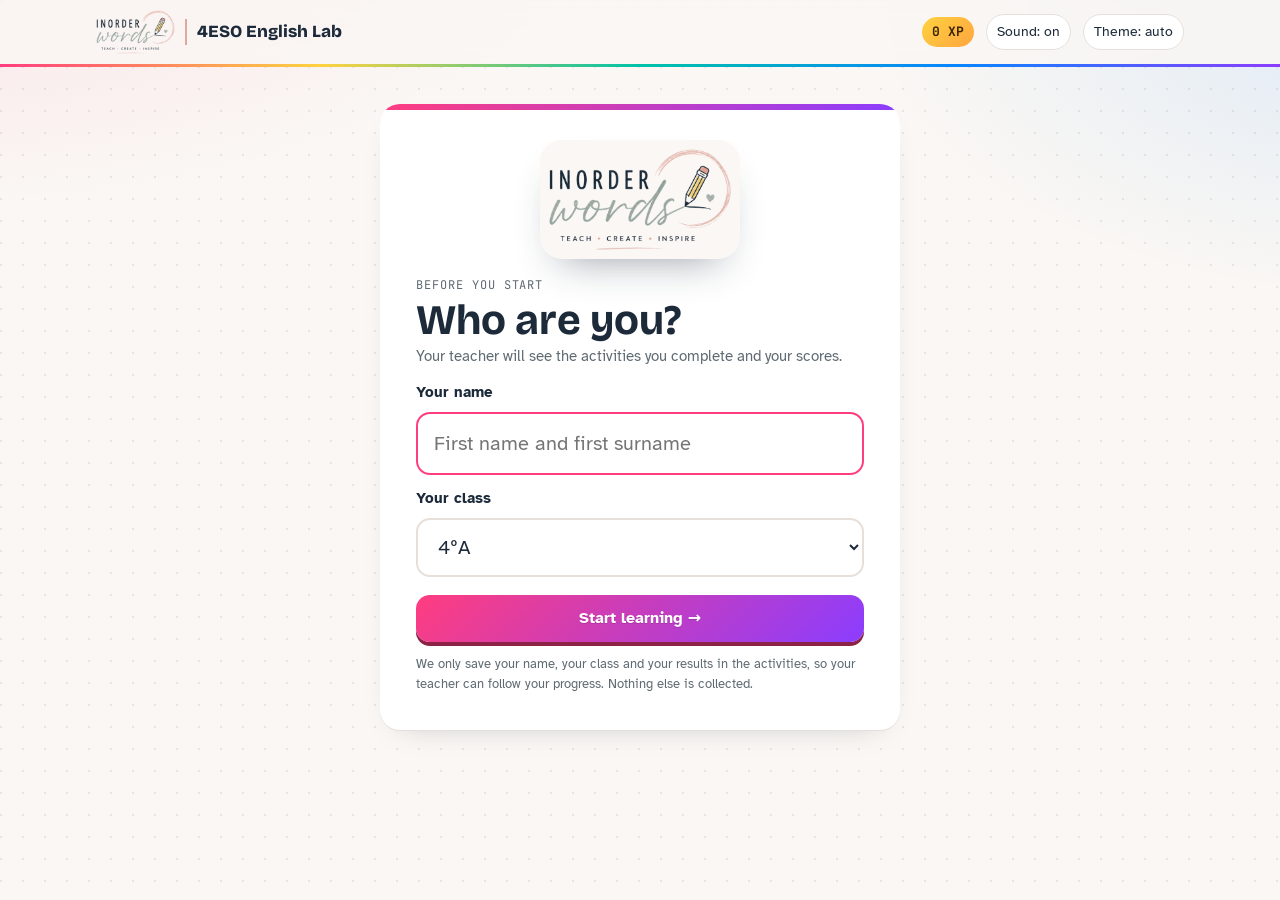
==== site/index.html @ 6dd91ea7 "4ESO English Lab: web, contenido y registro Presentaciones temáticas, práctica de vocabulario, ejerc" ====
<!doctype html>
<html lang="en">
<head>
<meta charset="utf-8">
<meta name="viewport" content="width=device-width, initial-scale=1, viewport-fit=cover">
<title>4ESO English Lab</title>
<meta name="description" content="Grammar presentations, vocabulary practice, exercises and worksheets for 4º ESO English, unit by unit.">
<meta name="claude:viewport-fit-sides" content="cover">
<link rel="preconnect" href="https://fonts.googleapis.com">
<link rel="preconnect" href="https://fonts.gstatic.com" crossorigin>
<link rel="stylesheet" href="https://fonts.googleapis.com/css2?family=Atkinson+Hyperlegible:ital,wght@0,400;0,700;1,400&family=Bricolage+Grotesque:opsz,wght@12..96,600;12..96,800&family=JetBrains+Mono:wght@400;700&display=swap">
<link rel="stylesheet" href="https://fonts.googleapis.com/css2?family=Caveat:wght@600;700&family=Fredoka:wght@500;700&family=Bebas+Neue&family=Courier+Prime:wght@400;700&family=Stardos+Stencil:wght@700&family=Playfair+Display:wght@700;900&family=Orbitron:wght@600;800&family=Press+Start+2P&family=Space+Grotesk:wght@500;700&display=swap">
<link rel="stylesheet" href="css/style.css?v=12">
<link rel="stylesheet" href="css/vivid.css?v=12">
<link rel="stylesheet" href="css/themes.css?v=12">
</head>
<body>
<header class="top">
  <div class="wrap">
    <a class="brand" href="#/" aria-label="In Order Words – 4ESO English Lab home"><img class="logo" src="img/logo-sm.png" alt="In Order Words – Teach · Create · Inspire" width="86" height="48"><span class="brand-text">4ESO English Lab</span></a>
    <span class="top-spacer"></span>
    <button class="icon-btn who" id="who" type="button" title="Change student" hidden></button>
    <span class="xp-chip" id="xp" title="Your experience points">0 XP</span>
    <button class="icon-btn" id="sound" type="button" title="Sound effects on/off">Sound: on</button>
    <button class="icon-btn" id="theme" type="button" title="Change colour theme">Theme</button>
  </div>
</header>
<main id="app"></main>
<script src="js/config.js?v=12"></script>
<script src="js/data.js?v=12"></script>
<script src="js/app.js?v=12"></script>
</body>
</html>
---- site/css/style.css ----
/* Layout: a course "notebook" — home grid of unit tiles, each unit a coloured band
   with grammar + vocabulary columns; practice and slides take the full screen. */
:root {
  --paper: #faf7f4;       /* warm cream from the In Order Words logo */
  --card: #ffffff;
  --ink: #1c2a3a;         /* logo navy */
  --muted: #5f6b72;
  --line: #e6dfda;
  --soft: #f1ebe6;
  --sage: #8fa395;        /* logo "words" green */
  --blush: #e0a99f;       /* logo circle pink */
  --good: #1f8f4e;
  --good-bg: #dff5e7;
  --bad: #c2362f;
  --bad-bg: #fbe3e1;
  --u: #e0533d;           /* set per unit */
  --u-ink: #ffffff;
  --display: "Bricolage Grotesque", "Avenir Next", "Segoe UI", system-ui, sans-serif;
  --body: "Atkinson Hyperlegible", "Segoe UI", system-ui, -apple-system, sans-serif;
  --mono: "JetBrains Mono", ui-monospace, "SF Mono", Menlo, monospace;
  --r: 14px;
  color-scheme: light;
}
@media (prefers-color-scheme: dark) {
  :root:not([data-theme="light"]) {
    --paper: #141a22; --card: #1d2530; --ink: #f1ede9; --muted: #a9b2b0; --line: #2e3844;
    --soft: #252e3a; --good: #4fd187; --good-bg: #173726; --bad: #ff7a70; --bad-bg: #3d1d1c;
    color-scheme: dark;
  }
}
:root[data-theme="dark"] {
  --paper: #141a22; --card: #1d2530; --ink: #f1ede9; --muted: #a9b2b0; --line: #2e3844;
  --soft: #252e3a; --good: #4fd187; --good-bg: #173726; --bad: #ff7a70; --bad-bg: #3d1d1c;
  color-scheme: dark;
}

* { box-sizing: border-box; }
html, body { margin: 0; }
body {
  background: var(--paper); color: var(--ink); font-family: var(--body);
  font-size: 17px; line-height: 1.55; -webkit-font-smoothing: antialiased;
}
a { color: inherit; }
button { font: inherit; color: inherit; }
:focus-visible { outline: 3px solid var(--u); outline-offset: 2px; border-radius: 6px; }
h1, h2, h3 { font-family: var(--display); line-height: 1.1; text-wrap: balance; margin: 0; }
.wrap { max-width: 1120px; margin: 0 auto; padding-left: max(16px, env(safe-area-inset-left, 0px)); padding-right: max(16px, env(safe-area-inset-right, 0px)); }
.label { font-family: var(--mono); font-size: 12px; letter-spacing: .08em; text-transform: uppercase; color: var(--muted); }

/* top bar */
.top { position: sticky; top: env(safe-area-inset-top, 0px); z-index: 20; background: color-mix(in srgb, var(--paper) 88%, transparent); backdrop-filter: blur(10px); border-bottom: 1px solid var(--line); }
body::before { content: ""; position: fixed; inset: 0 0 auto; height: env(safe-area-inset-top, 0px); z-index: 10; background: var(--paper); }
.top .wrap { display: flex; align-items: center; gap: 12px; padding-block: 10px; }
.brand { display: flex; align-items: center; gap: 10px; text-decoration: none; font-family: var(--display); font-weight: 800; font-size: 19px; }
.logo { display: block; height: 44px; width: auto; border-radius: 8px; }
:root[data-theme="dark"] .logo, :root[data-theme="dark"] .logo-big { background: #faf7f4; padding: 3px 6px; }
@media (prefers-color-scheme: dark) { :root:not([data-theme="light"]) .logo, :root:not([data-theme="light"]) .logo-big { background: #faf7f4; padding: 3px 6px; } }
.brand-text { font-size: 17px; color: var(--ink); border-left: 2px solid var(--blush); padding-left: 10px; }
@media (max-width: 520px) { .brand-text { display: none; } }
.hero-grid { display: grid; grid-template-columns: 1fr auto; gap: 24px; align-items: center; }
@media (max-width: 760px) { .hero-grid { grid-template-columns: 1fr; } .logo-big { justify-self: start; } }
.logo-big { width: min(300px, 70vw); height: auto; border-radius: 16px; }
.foot-logo { height: 52px; width: auto; border-radius: 8px; }
footer.site .wrap { display: flex; align-items: center; gap: 16px; flex-wrap: wrap; }
.brand-mark { width: 30px; height: 30px; border-radius: 9px; display: grid; place-items: center; background: var(--ink); color: var(--paper); font-size: 14px; font-family: var(--mono); }
.top-spacer { flex: 1; }
.xp-chip { font-family: var(--mono); font-size: 13px; padding: 5px 10px; border-radius: 99px; background: var(--soft); white-space: nowrap; }
.icon-btn { border: 1px solid var(--line); background: var(--card); border-radius: 10px; padding: 6px 10px; cursor: pointer; font-size: 14px; }

/* home */
.hero { padding-block: 44px 28px; display: grid; gap: 14px; }
.hero h1 { font-size: clamp(34px, 6vw, 60px); font-weight: 800; letter-spacing: -.02em; max-width: 16ch; }
.hero p { margin: 0; color: var(--muted); max-width: 60ch; font-size: 18px; }
.howto { display: flex; flex-wrap: wrap; gap: 8px; margin-top: 6px; }
.howto span { font-size: 14px; padding: 6px 12px; border: 1px solid var(--line); border-radius: 99px; background: var(--card); }
.units { display: grid; grid-template-columns: repeat(auto-fill, minmax(250px, 1fr)); gap: 16px; padding-bottom: 60px; }
.unit-tile { position: relative; display: grid; grid-template-rows: auto 1fr auto; gap: 10px; text-decoration: none; background: var(--card); border: 1px solid var(--line); border-radius: var(--r); padding: 18px; overflow: hidden; transition: transform .15s, box-shadow .15s; min-height: 220px; }
.unit-tile:hover { transform: translateY(-3px); box-shadow: 0 10px 30px -12px color-mix(in srgb, var(--u) 50%, transparent); }
.unit-tile .num { font-family: var(--display); font-weight: 800; font-size: 64px; line-height: .9; color: var(--u); }
.unit-tile h2 { font-size: 24px; }
.unit-tile p { margin: 4px 0 0; color: var(--muted); font-size: 15px; }
.unit-tile ul { margin: 0; padding: 0; list-style: none; font-size: 14px; display: grid; gap: 2px; }
.unit-tile li::before { content: "▸ "; color: var(--u); }
.meter { height: 6px; background: var(--soft); border-radius: 9px; overflow: hidden; }
.meter i { display: block; height: 100%; background: var(--u); border-radius: 9px; }
.meter-row { display: grid; gap: 4px; font-size: 12px; color: var(--muted); font-family: var(--mono); }

/* unit page */
.band { background: var(--u); color: var(--u-ink); }
.band .wrap { padding-block: 30px 26px; display: grid; gap: 8px; }
.band a.back { color: inherit; opacity: .85; font-size: 14px; text-decoration: none; }
.band h1 { font-size: clamp(32px, 6vw, 56px); font-weight: 800; letter-spacing: -.02em; }
.band p { margin: 0; opacity: .92; max-width: 60ch; }
.band .label { color: inherit; opacity: .8; }
.unit-grid { display: grid; grid-template-columns: 1.25fr 1fr; gap: 22px; padding-block: 26px 60px; align-items: start; }
@media (max-width: 860px) { .unit-grid { grid-template-columns: 1fr; } }
.unit-grid > * { min-width: 0; }
.section-h { display: flex; align-items: baseline; justify-content: space-between; gap: 10px; margin: 0 0 12px; }
.section-h h2 { font-size: 26px; }
.panel { background: var(--card); border: 1px solid var(--line); border-radius: var(--r); padding: 20px; display: grid; gap: 14px; }
.panel + .panel { margin-top: 16px; }
.panel h3 { font-size: 22px; }
.panel .sub { color: var(--muted); margin: 2px 0 0; font-size: 15px; }
.row { display: flex; flex-wrap: wrap; gap: 8px; align-items: center; }
.btn { display: inline-flex; align-items: center; gap: 8px; border: 0; cursor: pointer; text-decoration: none; padding: 11px 18px; border-radius: 12px; font-weight: 700; font-size: 16px; background: var(--u); color: var(--u-ink); box-shadow: 0 3px 0 color-mix(in srgb, var(--u) 60%, #000); transition: transform .08s; }
.btn:active { transform: translateY(2px); box-shadow: 0 1px 0 color-mix(in srgb, var(--u) 60%, #000); }
.btn.ghost { background: var(--soft); color: var(--ink); box-shadow: 0 3px 0 var(--line); }
.btn[disabled] { opacity: .45; cursor: not-allowed; }
.lvl { display: inline-flex; align-items: center; gap: 6px; padding: 8px 12px; border-radius: 10px; border: 1px solid var(--line); background: var(--paper); text-decoration: none; font-size: 14.5px; font-weight: 700; cursor: pointer; }
.lvl:hover { border-color: var(--u); }
.lvl .dots { letter-spacing: 1px; color: var(--u); font-size: 11px; }
.lvl .best { font-family: var(--mono); font-weight: 400; font-size: 12px; color: var(--muted); }
.dl { display: inline-flex; align-items: center; gap: 6px; padding: 7px 11px; border-radius: 9px; border: 1px dashed var(--line); text-decoration: none; font-size: 14px; }
.dl:hover { border-color: var(--u); border-style: solid; }
.dl b { font-family: var(--mono); font-size: 11px; color: var(--u); }
.group-label { font-size: 13px; font-weight: 700; color: var(--muted); margin-bottom: -6px; }

/* word list */
.words { display: grid; gap: 8px; }
.word { display: grid; grid-template-columns: 1fr auto; gap: 2px 10px; padding: 10px 12px; border-radius: 10px; background: var(--paper); border: 1px solid var(--line); }
.word b { font-size: 16.5px; }
.word .pos { font-family: var(--mono); font-size: 11px; color: var(--muted); margin-left: 6px; }
.word .def { grid-column: 1 / -1; font-size: 14.5px; color: var(--muted); }
.word .es { font-size: 14px; color: var(--u); font-weight: 700; text-align: right; }
.say { border: 0; background: none; cursor: pointer; padding: 0 4px; font-size: 15px; color: var(--muted); }
.say:hover { color: var(--u); }
.set-tabs { display: flex; flex-wrap: wrap; gap: 6px; }
.set-tabs button { border: 1px solid var(--line); background: var(--paper); padding: 6px 11px; border-radius: 99px; cursor: pointer; font-size: 14px; }
.set-tabs button[aria-pressed="true"] { background: var(--ink); color: var(--paper); border-color: var(--ink); }

/* full-screen modes */
.stage { min-height: calc(100vh - 60px); display: grid; grid-template-rows: auto 1fr auto; }
.stage-top { display: flex; align-items: center; gap: 14px; padding-block: 14px; }
.close { border: 0; background: none; font-size: 26px; cursor: pointer; color: var(--muted); line-height: 1; padding: 4px 8px; text-decoration: none; }
.progress { flex: 1; height: 14px; border-radius: 99px; background: var(--soft); overflow: hidden; }
.progress i { display: block; height: 100%; background: var(--u); border-radius: 99px; transition: width .35s ease; }
.streak { font-family: var(--mono); font-weight: 700; color: var(--u); min-width: 3.5ch; text-align: right; }

/* question card */
.q-area { display: grid; align-content: center; justify-items: center; padding-block: 20px 30px; }
.q { width: min(640px, 100%); display: grid; gap: 18px; animation: pop .25s ease; }
@keyframes pop { from { opacity: .3; transform: translateY(8px); } to { opacity: 1; transform: none; } }
@media (prefers-reduced-motion: reduce) { .q, .slide { animation: none !important; } .progress i { transition: none; } }
.q .kind { font-family: var(--mono); font-size: 12px; letter-spacing: .1em; text-transform: uppercase; color: var(--u); font-weight: 700; }
.q h2 { font-size: clamp(22px, 4vw, 30px); font-weight: 700; }
.q .prompt-sub { color: var(--muted); margin: -8px 0 0; }
.opts { display: grid; gap: 10px; }
.opts.grid2 { grid-template-columns: 1fr 1fr; }
@media (max-width: 480px) { .opts.grid2 { grid-template-columns: 1fr; } }
.opt { text-align: left; border: 2px solid var(--line); border-bottom-width: 4px; background: var(--card); border-radius: 14px; padding: 13px 16px; cursor: pointer; font-size: 17px; display: flex; gap: 12px; align-items: center; }
.opt:hover:not([disabled]) { border-color: color-mix(in srgb, var(--u) 60%, var(--line)); }
.opt .k { font-family: var(--mono); font-size: 12px; border: 1px solid var(--line); border-radius: 6px; padding: 1px 6px; color: var(--muted); }
.opt.sel { border-color: var(--u); background: color-mix(in srgb, var(--u) 10%, var(--card)); }
.opt.right { border-color: var(--good); background: var(--good-bg); }
.opt.wrong { border-color: var(--bad); background: var(--bad-bg); }
.type-in { width: 100%; font: inherit; font-size: 20px; padding: 14px 16px; border-radius: 14px; border: 2px solid var(--line); background: var(--card); color: var(--ink); }
.type-in:focus { outline: none; border-color: var(--u); }
.hint { font-size: 14px; color: var(--muted); }
.sentence { font-size: clamp(19px, 3.2vw, 24px); line-height: 1.5; }
.sentence .blank { display: inline-block; min-width: 4ch; border-bottom: 3px solid var(--u); color: var(--u); font-weight: 700; padding: 0 4px; }
.big-word { font-family: var(--display); font-size: clamp(36px, 7vw, 56px); font-weight: 800; color: var(--u); line-height: 1; }
.flash { background: var(--card); border: 1px solid var(--line); border-radius: 18px; padding: 24px; display: grid; gap: 10px; }
.flash .es { font-size: 20px; font-weight: 700; }
.flash .ex { font-style: italic; color: var(--muted); }
.listen-btn { width: 110px; height: 110px; border-radius: 28px; border: 0; background: var(--u); color: var(--u-ink); font-size: 44px; cursor: pointer; box-shadow: 0 5px 0 color-mix(in srgb, var(--u) 60%, #000); justify-self: center; }

/* tiles (word order) */
.tray { min-height: 64px; border-bottom: 2px solid var(--line); display: flex; flex-wrap: wrap; gap: 8px; padding: 8px 0; align-content: flex-start; }
.bank { display: flex; flex-wrap: wrap; gap: 8px; justify-content: center; }
.tile { border: 2px solid var(--line); border-bottom-width: 4px; background: var(--card); border-radius: 12px; padding: 7px 13px; cursor: pointer; font-size: 17px; }
.tile.used { visibility: hidden; }

/* match pairs */
.pairs { display: grid; grid-template-columns: 1fr 1fr; gap: 10px; }
.pairs .opt { justify-content: center; text-align: center; font-size: 15.5px; padding: 12px 10px; }
.pairs .opt.done { opacity: .35; border-color: var(--good); }

/* feedback footer */
.foot { border-top: 2px solid var(--line); background: var(--card); }
.foot .wrap { display: flex; align-items: center; gap: 14px; padding-block: 16px calc(16px + env(safe-area-inset-bottom, 0px)); flex-wrap: wrap; }
.foot.ok { background: var(--good-bg); border-color: var(--good); }
.foot.no { background: var(--bad-bg); border-color: var(--bad); }
.foot .msg { flex: 1; min-width: 200px; }
.foot .msg strong { font-family: var(--display); font-size: 22px; display: block; }
.foot.ok .msg strong { color: var(--good); }
.foot.no .msg strong { color: var(--bad); }
.foot .msg span { font-size: 15px; }
.foot .btn.go-good { background: var(--good); box-shadow: 0 3px 0 color-mix(in srgb, var(--good) 60%, #000); color: #fff; }
.foot .btn.go-bad { background: var(--bad); box-shadow: 0 3px 0 color-mix(in srgb, var(--bad) 60%, #000); color: #fff; }

/* results */
.results { display: grid; justify-items: center; text-align: center; gap: 18px; padding-block: 40px; }
.results h2 { font-size: clamp(30px, 5vw, 44px); }
.stats { display: flex; gap: 12px; flex-wrap: wrap; justify-content: center; }
.stat { border: 2px solid var(--u); border-radius: 14px; padding: 10px 18px; min-width: 120px; }
.stat b { display: block; font-family: var(--display); font-size: 30px; color: var(--u); font-variant-numeric: tabular-nums; }
.stat span { font-size: 13px; color: var(--muted); }
.review { width: min(640px, 100%); text-align: left; display: grid; gap: 8px; }
.review div { padding: 10px 12px; border-radius: 10px; background: var(--bad-bg); font-size: 15px; }

/* slides */
.deck { display: grid; grid-template-rows: auto 1fr auto; min-height: calc(100vh - 60px); }
.slide-wrap { display: grid; place-items: center; padding-block: 10px 20px; }
.slide { width: min(980px, 100%); min-height: min(560px, 70vh); background: var(--card); border: 1px solid var(--line); border-radius: 22px; padding: clamp(22px, 4vw, 48px); display: grid; align-content: center; gap: 18px; position: relative; overflow: hidden; animation: pop .3s ease; }
.slide::after { content: ""; position: absolute; right: -60px; top: -60px; width: 200px; height: 200px; border-radius: 50%; background: color-mix(in srgb, var(--u) 14%, transparent); pointer-events: none; }
.slide h2 { font-size: clamp(26px, 4.4vw, 44px); font-weight: 800; letter-spacing: -.01em; }
.slide.title-slide { background: var(--u); color: var(--u-ink); border: 0; }
.slide.title-slide::after { background: rgba(255,255,255,.12); width: 340px; height: 340px; right: -90px; top: -90px; }
.slide.title-slide h2 { font-size: clamp(36px, 7vw, 72px); }
.slide.title-slide .label { color: inherit; opacity: .85; }
.slide .lead { font-size: clamp(18px, 2.4vw, 22px); max-width: 60ch; margin: 0; }
.hook { background: rgba(255,255,255,.16); border-radius: 14px; padding: 16px 18px; font-size: clamp(17px, 2.2vw, 21px); max-width: 60ch; }
.examples { display: grid; gap: 10px; margin: 0; padding: 0; list-style: none; }
.examples li { font-size: clamp(17px, 2.3vw, 22px); padding: 10px 14px; border-left: 4px solid var(--u); background: var(--paper); border-radius: 0 10px 10px 0; }
mark { background: color-mix(in srgb, var(--u) 22%, transparent); color: inherit; padding: 0 3px; border-radius: 4px; font-weight: 700; }
.table-scroll { overflow-x: auto; }
.gtable { width: 100%; border-collapse: collapse; font-size: clamp(15px, 1.9vw, 18px); }
.gtable th { text-align: left; font-family: var(--mono); font-size: 12px; letter-spacing: .06em; text-transform: uppercase; color: var(--muted); padding: 8px 10px; border-bottom: 2px solid var(--u); }
.gtable td { padding: 10px; border-bottom: 1px solid var(--line); vertical-align: top; }
.gtable td:first-child { font-weight: 700; }
.note { font-size: 15.5px; color: var(--muted); border-top: 1px dashed var(--line); padding-top: 10px; margin: 0; }
.mist { display: grid; gap: 12px; }
.mist > div { display: grid; grid-template-columns: 1fr 1fr; gap: 10px; }
@media (max-width: 600px) { .mist > div { grid-template-columns: 1fr; } }
.mist .w, .mist .r { padding: 10px 14px; border-radius: 10px; font-size: clamp(15px, 2vw, 18px); }
.mist .w { background: var(--bad-bg); text-decoration: line-through; text-decoration-color: var(--bad); }
.mist .r { background: var(--good-bg); }
.mist .why { grid-column: 1 / -1; font-size: 14.5px; color: var(--muted); margin-top: -4px; }
.summary-list { display: grid; gap: 10px; margin: 0; padding: 0; list-style: none; counter-reset: s; }
.summary-list li { font-size: clamp(17px, 2.3vw, 21px); padding-left: 44px; position: relative; }
.summary-list li::before { counter-increment: s; content: counter(s); position: absolute; left: 0; top: -2px; width: 32px; height: 32px; border-radius: 50%; background: var(--u); color: var(--u-ink); display: grid; place-items: center; font-family: var(--mono); font-size: 14px; }
.deck-nav { display: flex; align-items: center; justify-content: center; gap: 14px; padding-block: 14px 24px; }
.dots { display: flex; gap: 6px; flex-wrap: wrap; justify-content: center; }
.dots button { width: 10px; height: 10px; border-radius: 50%; border: 0; background: var(--line); padding: 0; cursor: pointer; }
.dots button[aria-current="true"] { background: var(--u); width: 26px; border-radius: 9px; }
.check-fb { font-size: 16px; padding: 10px 14px; border-radius: 10px; }
.check-fb.ok { background: var(--good-bg); }
.check-fb.no { background: var(--bad-bg); }

footer.site { border-top: 1px solid var(--line); color: var(--muted); font-size: 14px; }
footer.site .wrap { padding-block: 20px; }

/* grid children with auto margins shrink to content; make the wrappers full width */
.stage > .wrap, .deck > .wrap, .stage > .foot { width: 100%; }
.btn, .icon-btn, .lvl, .dl { white-space: nowrap; }
@media (max-width: 480px) {
  .top .wrap { gap: 8px; }
  .icon-btn { padding: 6px 8px; font-size: 13px; }
  .deck-nav { gap: 8px; }
  .deck-nav .btn { padding: 10px 14px; }
}
---- site/css/vivid.css ----
/* Vivid layer: saturated unit colours, gradients, playful shapes. Loaded after style.css. */
:root {
  --u2: #8b3dff;
  --pop1: #ff3d7f; --pop2: #ffd23f; --pop3: #0a84ff; --pop4: #00c2a8; --pop5: #8b3dff;
  --grad: linear-gradient(135deg, var(--u) 0%, var(--u2) 100%);
  --shadow: 0 14px 34px -16px color-mix(in srgb, var(--u) 70%, transparent);
}

/* page background: soft colour washes + dot grid */
body {
  background:
    radial-gradient(1200px 500px at -10% -10%, color-mix(in srgb, var(--pop1) 12%, transparent), transparent 60%),
    radial-gradient(900px 500px at 110% 0%, color-mix(in srgb, var(--pop3) 12%, transparent), transparent 60%),
    radial-gradient(circle at 1px 1px, color-mix(in srgb, var(--ink) 9%, transparent) 1px, transparent 0) 0 0 / 22px 22px,
    var(--paper);
  background-attachment: fixed;
}
.top { background: color-mix(in srgb, var(--paper) 80%, transparent); border-bottom: 0; box-shadow: 0 1px 0 var(--line); }
.top::after { content: ""; position: absolute; left: 0; right: 0; bottom: -3px; height: 3px;
  background: linear-gradient(90deg, var(--pop1), var(--pop2), var(--pop4), var(--pop3), var(--pop5)); }
.xp-chip { background: linear-gradient(135deg, var(--pop2), #ffa53f); color: #3a2400; font-weight: 700; }
.icon-btn { border-radius: 99px; }

/* hero */
.hero { padding-block: 48px 34px; }
.hero h1 { font-size: clamp(38px, 7vw, 74px); max-width: 14ch; }
.hl { position: relative; white-space: nowrap; z-index: 0; }
.hl::before { content: ""; position: absolute; left: -.08em; right: -.08em; bottom: .06em; height: .42em; z-index: -1; border-radius: .2em; transform: rotate(-1.5deg); }
.hl1::before { background: color-mix(in srgb, var(--pop1) 45%, transparent); }
.hl2::before { background: color-mix(in srgb, var(--pop2) 75%, transparent); }
.hl3::before { background: color-mix(in srgb, var(--pop4) 50%, transparent); }
.logo-big { transform: rotate(2deg); box-shadow: 0 20px 40px -20px rgba(28, 42, 58, .45); background: #faf7f4; padding: 8px; border-radius: 22px; }
.howto span { font-weight: 700; border: 0; color: #fff; box-shadow: 0 3px 0 rgba(0,0,0,.15); }
.howto .c1 { background: var(--pop1); }
.howto .c2 { background: var(--pop3); }
.howto .c3 { background: #e08a00; }
.howto .c4 { background: var(--pop5); }

/* unit tiles: full gradient cards */
.units { gap: 20px; }
.unit-tile { --grad: linear-gradient(135deg, var(--u) 0%, var(--u2) 100%); --shadow: 0 14px 34px -16px color-mix(in srgb, var(--u) 70%, transparent); background: var(--grad); color: #fff; border: 0; border-radius: 22px; min-height: 250px; box-shadow: var(--shadow); isolation: isolate; }
.unit-tile::before { content: ""; position: absolute; width: 180px; height: 180px; border-radius: 50%; right: -50px; bottom: -60px; background: rgba(255,255,255,.14); z-index: -1; }
.unit-tile::after { content: ""; position: absolute; width: 70px; height: 70px; border-radius: 50%; right: 40px; top: -24px; border: 10px solid rgba(255,255,255,.18); z-index: -1; }
.unit-tile:hover { transform: translateY(-5px) rotate(-.6deg); box-shadow: 0 22px 40px -18px color-mix(in srgb, var(--u) 80%, transparent); }
.unit-tile .num { color: #fff; font-size: 78px; text-shadow: 0 4px 0 rgba(0,0,0,.12); }
.unit-tile h2 { font-size: 27px; text-shadow: 0 1px 2px rgba(0,0,0,.15); }
.unit-tile p { color: rgba(255,255,255,.92); }
.unit-tile li::before { color: #fff; }
.unit-tile ul { font-weight: 700; }
.unit-tile .meter { background: rgba(255,255,255,.28); }
.unit-tile .meter i { background: #fff; }
.unit-tile .meter-row { color: rgba(255,255,255,.9); }

/* unit band */
.band { background: var(--grad); position: relative; overflow: hidden; isolation: isolate; }
.band::before { content: ""; position: absolute; width: 360px; height: 360px; border-radius: 50%; right: -80px; top: -140px; background: rgba(255,255,255,.14); z-index: -1; }
.band::after { content: ""; position: absolute; inset: 0; z-index: -1;
  background: radial-gradient(circle at 2px 2px, rgba(255,255,255,.22) 2px, transparent 0) 0 0 / 26px 26px;
  mask-image: linear-gradient(90deg, transparent 40%, #000); -webkit-mask-image: linear-gradient(90deg, transparent 40%, #000); }
.band h1 { font-size: clamp(38px, 7vw, 68px); text-shadow: 0 3px 0 rgba(0,0,0,.12); }

/* panels */
.panel { border: 0; border-radius: 20px; box-shadow: 0 1px 0 var(--line), 0 12px 30px -22px rgba(28,42,58,.35); position: relative; overflow: hidden; }
.panel::before { content: ""; position: absolute; left: 0; right: 0; top: 0; height: 6px; background: var(--grad); }
.section-h h2 { font-size: 30px; }
.section-h h2::after { content: ""; display: block; width: 56px; height: 6px; border-radius: 6px; background: var(--grad); margin-top: 6px; }
.btn { background: var(--grad); box-shadow: 0 4px 0 color-mix(in srgb, var(--u) 55%, #000); text-shadow: 0 1px 1px rgba(0,0,0,.15); border-radius: 14px; }
.btn:hover { filter: saturate(1.15) brightness(1.04); }
.btn.ghost { background: var(--soft); text-shadow: none; }
.lvl { border-width: 2px; border-radius: 12px; background: var(--card); }
.lvl:nth-of-type(1) .dots { color: #1fae5b; }
.lvl:nth-of-type(2) .dots { color: #e08a00; }
.lvl:nth-of-type(3) .dots { color: #e5243b; }
.lvl:hover { background: color-mix(in srgb, var(--u) 10%, var(--card)); transform: translateY(-1px); }
.dl { border-style: solid; border-width: 2px; border-color: color-mix(in srgb, var(--u) 30%, var(--line)); background: color-mix(in srgb, var(--u) 6%, var(--card)); border-radius: 12px; font-weight: 700; }
.dl b { background: var(--u); color: #fff; padding: 1px 5px; border-radius: 5px; }
.meter { height: 10px; }
.meter i { background: var(--grad); }
.word { border: 0; background: color-mix(in srgb, var(--u) 6%, var(--card)); border-left: 5px solid var(--u); }
.set-tabs button[aria-pressed="true"] { background: var(--grad); border-color: transparent; color: #fff; }

/* quiz */
.progress { height: 18px; box-shadow: inset 0 2px 0 rgba(0,0,0,.06); }
.progress i { background: var(--grad); position: relative; }
.progress i::after { content: ""; position: absolute; left: 10px; right: 10px; top: 4px; height: 4px; border-radius: 4px; background: rgba(255,255,255,.4); }
.streak { font-size: 20px; }
.q .kind { display: inline-block; justify-self: start; background: var(--grad); color: #fff; padding: 4px 10px; border-radius: 99px; }
.opt { border-radius: 16px; }
.opt:hover:not([disabled]) { transform: translateY(-1px); }
.opt.right { animation: bounce .4s ease; }
.opt.wrong { animation: shake .35s ease; }
@keyframes bounce { 40% { transform: scale(1.04); } 100% { transform: none; } }
@keyframes shake { 25% { transform: translateX(-6px); } 50% { transform: translateX(6px); } 75% { transform: translateX(-3px); } }
.flash { border: 0; box-shadow: var(--shadow); position: relative; overflow: hidden; }
.flash::before { content: ""; position: absolute; left: 0; top: 0; bottom: 0; width: 8px; background: var(--grad); }
.big-word { background: var(--grad); -webkit-background-clip: text; background-clip: text; color: transparent; }
.listen-btn { background: var(--grad); border-radius: 50%; }
.tile { border-radius: 14px; font-weight: 700; }
.tray .tile { background: color-mix(in srgb, var(--u) 12%, var(--card)); border-color: var(--u); }
.foot.ok .msg strong::before { content: "✓ "; }
.foot.no .msg strong::before { content: "✗ "; }
.stat { border: 0; background: var(--grad); color: #fff; box-shadow: var(--shadow); }
.stat b, .stat span { color: #fff; }
.results h2 { background: var(--grad); -webkit-background-clip: text; background-clip: text; color: transparent; }
.confetti { position: fixed; inset: 0; pointer-events: none; z-index: 50; }

/* slides */
.slide { border: 0; box-shadow: 0 20px 50px -28px rgba(28,42,58,.45); }
.slide::after { background: var(--grad); opacity: .18; }
.slide::before { content: ""; position: absolute; left: 0; right: 0; top: 0; height: 8px; background: var(--grad); }
.slide.title-slide { background: var(--grad); }
.slide.title-slide::before { display: none; }
.slide.title-slide::after { background: #fff; opacity: .14; }
.slide h2 { color: color-mix(in srgb, var(--u) 75%, var(--ink)); }
.slide.title-slide h2 { color: #fff; text-shadow: 0 4px 0 rgba(0,0,0,.12); }
.examples li { background: color-mix(in srgb, var(--u) 7%, var(--card)); border-left-width: 6px; }
.gtable th { border-bottom: 3px solid var(--u); color: var(--u); }
.gtable tbody tr:nth-child(odd) td { background: color-mix(in srgb, var(--u) 5%, transparent); }
.summary-list li::before { background: var(--grad); }
.dots button[aria-current="true"] { background: var(--grad); }

@media (prefers-reduced-motion: reduce) {
  .opt.right, .opt.wrong { animation: none; }
  .unit-tile:hover { transform: none; }
}

/* vocabulary links in slides */
.vw { position: relative; border-bottom: 2.5px dotted var(--u); cursor: help; border-radius: 2px; }
.vw:hover, .vw:focus-visible, .vw.open { background: color-mix(in srgb, var(--u2) 22%, transparent); outline: none; }
.vw:hover::after, .vw:focus-visible::after, .vw.open::after {
  content: attr(data-es); position: absolute; left: 50%; top: calc(100% + 6px); transform: translateX(-50%);
  background: var(--ink); color: var(--paper); font: 700 14px/1.3 var(--body); padding: 5px 10px; border-radius: 8px;
  white-space: nowrap; z-index: 6; box-shadow: 0 6px 16px -6px rgba(0,0,0,.4); font-style: normal; text-decoration: none; }
.slide.title-slide .vw { border-bottom-color: #fff; }
.vw-sample { border-bottom: 2.5px dotted var(--u); }
.slide { overflow: visible; }
.slide::after { clip-path: inset(60px 60px 0 0 round 0); }
.topic-words { display: grid; gap: 8px; }
.topic-words > div { display: flex; flex-wrap: wrap; gap: 8px; }
.chip { border: 0; background: rgba(255,255,255,.92); color: #1c2a3a; font-weight: 700; font-size: 15px; padding: 6px 12px; border-radius: 99px; cursor: pointer; box-shadow: 0 3px 0 rgba(0,0,0,.15); }
.chip:hover { transform: translateY(-1px); }

/* grammar in context: a document card */
.context-slide { align-content: start; }
.doc { background: var(--paper); border-radius: 16px; padding: clamp(16px, 3vw, 28px); border: 2px solid color-mix(in srgb, var(--u) 25%, var(--line)); display: grid; gap: 10px; position: relative; }
.doc-kind { justify-self: start; background: var(--grad); color: #fff; font: 700 12px/1 var(--mono); letter-spacing: .08em; text-transform: uppercase; padding: 6px 10px; border-radius: 99px; }
.doc h3 { font-size: clamp(22px, 3.2vw, 32px); }
.doc p { margin: 0; font-size: clamp(16px, 2.1vw, 20px); line-height: 1.6; }

/* student sign-in */
.signin { display: grid; place-items: center; padding-block: 40px 60px; }
.signin-card { width: min(520px, 100%); gap: 12px; padding: clamp(22px, 4vw, 36px); }
.signin-card .logo-big { width: 200px; justify-self: center; transform: none; }
.signin-card h1 { font-size: clamp(30px, 5vw, 42px); }
.signin-card label { font-weight: 700; font-size: 15px; margin-bottom: -4px; }
.signin-card .btn { justify-content: center; margin-top: 6px; }
.signin-card .err { color: var(--bad); margin: 0; font-weight: 700; }
.privacy { font-size: 13px; color: var(--muted); margin: 0; }
.who { font-weight: 700; max-width: 170px; overflow: hidden; text-overflow: ellipsis; white-space: nowrap; }
@media (max-width: 520px) { .who { max-width: 96px; } #sound { display: none; } }
---- site/css/themes.css ----
/* Presentation themes: one visual world per unit topic.
   Each theme commits to its own look (same in light and dark site themes) by
   redefining the colour tokens on its slides, so shared components follow. */

.deck.themed .slide {
  color: var(--ink); background-color: var(--paper);
  padding: clamp(64px, 8vw, 84px) clamp(20px, 4.5vw, 52px) clamp(24px, 4vw, 44px);
  border: 0; border-radius: 22px; overflow: hidden;
  box-shadow: 0 24px 60px -30px rgba(10, 20, 40, .55);
}
.deck.themed .slide::before, .deck.themed .slide::after { content: none; }
.deck.themed .slide > * { position: relative; z-index: 1; }
.deck.themed .slide h2 { color: var(--head); font-family: var(--tfont); }
.deck.themed .slide.title-slide { background-color: var(--paper); color: var(--ink); }
.deck.themed .slide.title-slide h2 { color: var(--head); text-shadow: none; }
.deck.themed .slide .lead, .deck.themed .slide .examples li, .deck.themed .slide .doc p { color: var(--ink); }
.deck.themed .doc { background: var(--card); border-color: var(--line); }
.deck.themed .examples li { background: var(--card); border-left-color: var(--acc); }
.deck.themed .gtable th { color: var(--acc); border-bottom-color: var(--acc); }
.deck.themed .gtable td { border-bottom-color: var(--line); }
.deck.themed .gtable tbody tr:nth-child(odd) td { background: color-mix(in srgb, var(--acc) 7%, transparent); }
.deck.themed .note { color: var(--muted); border-top-color: var(--line); }
.deck.themed mark { background: var(--mark); color: var(--mark-ink, inherit); }
.deck.themed .hook { background: var(--card); color: var(--ink); border-left: 5px solid var(--acc); }
.deck.themed .slide .label { color: var(--muted); }
.deck.themed .vw { border-bottom-color: var(--acc); }
.deck.themed .summary-list li::before { background: var(--acc); color: var(--acc-ink, #fff); }
.deck.themed .opt { background: var(--card); border-color: var(--line); color: var(--ink); }
.deck.themed .opt .k { border-color: var(--line); color: var(--muted); }
.deck.themed .chip { background: var(--card); color: var(--ink); }

.deck.themed .slide > .deco { position: absolute; inset: 0; pointer-events: none; z-index: 0 !important; }
.deco .hud { position: absolute; left: 0; right: 0; top: 0; display: flex; justify-content: space-between; gap: 12px; flex-wrap: wrap;
  padding: 14px clamp(20px, 4.5vw, 52px); font: 700 12px/1.3 var(--mono); letter-spacing: .08em; text-transform: uppercase; color: var(--muted); }

/* ---------- 1 · Teen spirit: scrapbook notebook ---------- */
.theme-1 .slide {
  --paper: #fffdf7; --card: #ffffff; --ink: #23304a; --muted: #6b7388; --line: #d9e4f0; --soft: #f3f0e8;
  --head: #23304a; --acc: #ff3d7f; --tfont: "Caveat", "Segoe Print", cursive; --mark: linear-gradient(transparent 42%, #ffe45c 42%);
  --good-bg: #dff5e7; --bad-bg: #fde3e6;
  background-image:
    linear-gradient(90deg, transparent 46px, #ffb3c6 46px 48px, transparent 48px),
    repeating-linear-gradient(180deg, transparent 0 33px, #dbe8f6 33px 34px);
}
.theme-1 .slide h2 { font-size: clamp(40px, 6.4vw, 66px); font-weight: 700; line-height: 1; }
.theme-1 .slide.title-slide h2 { font-size: clamp(56px, 10vw, 104px); color: #ff3d7f; transform: rotate(-2deg); transform-origin: left; }
.theme-1 .deco .hud { font-family: "Caveat", cursive; font-size: 20px; text-transform: none; letter-spacing: 0; color: #8a93a8; padding-left: 64px; }
.theme-1 .tape { position: absolute; width: 130px; height: 32px; top: -8px; }
.theme-1 .tape.t1 { left: 18%; background: rgba(255, 61, 127, .35); transform: rotate(-6deg); }
.theme-1 .tape.t2 { right: 12%; background: repeating-linear-gradient(45deg, rgba(255, 210, 63, .7) 0 8px, rgba(255, 210, 63, .45) 8px 16px); transform: rotate(5deg); }
.theme-1 .examples li { background: #fff6a8; border-left: 0; border-radius: 3px; box-shadow: 0 8px 14px -10px rgba(0,0,0,.35); transform: rotate(-.6deg); }
.theme-1 .examples li:nth-child(2) { background: #c9f2e6; transform: rotate(.7deg); }
.theme-1 .examples li:nth-child(3) { background: #ffd6e2; transform: rotate(-.3deg); }
.theme-1 .hook { background: #fff6a8; border-left: 0; transform: rotate(-1deg); box-shadow: 0 10px 18px -12px rgba(0,0,0,.4); font-family: "Caveat", cursive; font-size: clamp(22px, 3vw, 28px); line-height: 1.25; }
.theme-1 .doc { transform: rotate(-.4deg); box-shadow: 0 12px 24px -16px rgba(0,0,0,.35); }
.theme-1 .summary-list li::before { border-radius: 40% 60% 55% 45%; }

/* ---------- 2 · In business: startup pitch deck ---------- */
.theme-2 .slide {
  --paper: #ffffff; --card: #f4f7fa; --ink: #0d1b2a; --muted: #5a6878; --line: #e1e7ee; --soft: #eef2f6;
  --head: #0d1b2a; --acc: #00a86b; --tfont: "Space Grotesk", "Bricolage Grotesque", sans-serif; --mark: rgba(0, 168, 107, .18);
  --good-bg: #dff5e7; --bad-bg: #fde3e6;
  border-radius: 8px;
  background-image: linear-gradient(180deg, #00a86b, #00c2a8); background-size: 12px 100%; background-repeat: no-repeat;
}
.theme-2 .slide h2 { font-weight: 700; letter-spacing: -.02em; }
.theme-2 .deco .hud { border-bottom: 1px solid #e1e7ee; padding-left: 36px; color: #00875a; }
.theme-2 .bars { position: absolute; right: 26px; bottom: 22px; width: 132px; height: 84px; opacity: .9;
  background:
    linear-gradient(#cfeee1, #cfeee1) 0 100% / 20px 28% no-repeat,
    linear-gradient(#a9e2cb, #a9e2cb) 28px 100% / 20px 45% no-repeat,
    linear-gradient(#7fd5b3, #7fd5b3) 56px 100% / 20px 40% no-repeat,
    linear-gradient(#3fc092, #3fc092) 84px 100% / 20px 68% no-repeat,
    linear-gradient(#00a86b, #00a86b) 112px 100% / 20px 100% no-repeat; }
.theme-2 .examples li { border-radius: 4px; border-left-width: 4px; }
.theme-2 .gtable { font-variant-numeric: tabular-nums; }
.theme-2 .slide.title-slide { --paper: #0d1b2a; --card: rgba(255,255,255,.07); --ink: #ffffff; --muted: #9fb2c6; --head: #ffffff; --line: #23384f; --acc: #00c2a8; background-image: none; }
.theme-2 .slide.title-slide::after { content: "€"; position: absolute; right: -10px; bottom: -120px; font: 700 420px/1 "Space Grotesk", sans-serif; color: rgba(0, 194, 168, .12); }
.theme-2 .slide.title-slide .deco .hud { color: #00c2a8; border-color: #23384f; }
.theme-2 .slide.title-slide .bars { opacity: .5; }

/* ---------- 3 · Planet Earth: nature ---------- */
.theme-3 .slide {
  --paper: #f1f8ec; --card: #ffffff; --ink: #173b2a; --muted: #557463; --line: #cfe3c6; --soft: #e4f1dc;
  --head: #1d6b3f; --acc: #2e9e5b; --tfont: "Fredoka", "Bricolage Grotesque", sans-serif; --mark: #c8f0a8;
  --good-bg: #dff5e7; --bad-bg: #fde3e6;
  border-radius: 40px;
  background-image:
    radial-gradient(circle at 104% -6%, #cdeec0 0 150px, transparent 151px),
    radial-gradient(circle at -6% 108%, #d3eef5 0 170px, transparent 171px);
}
.theme-3 .slide h2 { font-weight: 700; }
.theme-3 .deco .hud { color: #3d8a5e; }
.theme-3 .leaf { position: absolute; top: 48px; right: 34px; width: 54px; height: 54px; background: #2e9e5b; border-radius: 0 100% 0 100%; transform: rotate(12deg); box-shadow: inset -8px -8px 0 rgba(0,0,0,.08); }
.theme-3 .leaf::after { content: ""; position: absolute; left: 50%; top: 8%; width: 2px; height: 84%; background: rgba(255,255,255,.5); transform: rotate(-45deg); transform-origin: top; }
.theme-3 .leaf.l2 { top: 92px; right: 78px; width: 32px; height: 32px; background: #8fd16a; transform: rotate(-30deg); }
.theme-3 .examples li { border-radius: 20px; border-left-width: 7px; }
.theme-3 .doc { border-radius: 26px; }
.theme-3 .slide.title-slide { --paper: #0b5d3b; --card: rgba(255,255,255,.12); --ink: #ffffff; --muted: #bfe8cf; --head: #ffffff; --acc: #8fd16a; --acc-ink: #0b3d26;
  background-image: linear-gradient(160deg, #0b5d3b 0%, #0d6e6e 60%, #0a5c8f 100%); }
.theme-3 .slide.title-slide::after { content: ""; position: absolute; width: 300px; height: 300px; right: -70px; bottom: -90px; border-radius: 50%;
  background: radial-gradient(circle at 35% 30%, #7fe0a8 0 18%, transparent 19%), radial-gradient(circle at 60% 62%, #6fd39a 0 22%, transparent 23%), radial-gradient(circle at 40% 40%, #2b9bd6, #0a4f7a 75%);
  box-shadow: 0 0 0 14px rgba(255,255,255,.08); }

/* ---------- 4 · Picture this: camera viewfinder ---------- */
.theme-4 .slide {
  --paper: #121212; --card: #1e1e1e; --ink: #f2f2f2; --muted: #a8a8a8; --line: #343434; --soft: #262626;
  --head: #ffffff; --acc: #ffd23f; --acc-ink: #121212; --tfont: "Bebas Neue", "Bricolage Grotesque", sans-serif; --mark: #ffd23f; --mark-ink: #121212;
  --good: #5be08f; --good-bg: #173726; --bad: #ff7a70; --bad-bg: #3d1d1c;
  border-radius: 10px;
  background-image:
    linear-gradient(90deg, transparent calc(33.33% - 1px), rgba(255,255,255,.07) calc(33.33% - 1px) 33.33%, transparent 33.33% calc(66.66% - 1px), rgba(255,255,255,.07) calc(66.66% - 1px) 66.66%, transparent 66.66%),
    linear-gradient(180deg, transparent calc(33.33% - 1px), rgba(255,255,255,.07) calc(33.33% - 1px) 33.33%, transparent 33.33% calc(66.66% - 1px), rgba(255,255,255,.07) calc(66.66% - 1px) 66.66%, transparent 66.66%);
}
.theme-4 .slide h2 { font-weight: 400; letter-spacing: .03em; font-size: clamp(38px, 6vw, 64px); line-height: .95; }
.theme-4 .slide.title-slide h2 { font-size: clamp(60px, 11vw, 120px); }
.theme-4 .deco .hud { font-family: "Courier Prime", monospace; font-weight: 700; color: #cfcfcf; padding-inline: 56px; }
.theme-4 .rec { color: #ff4d4d; animation: blink 1.2s steps(2) infinite; }
@keyframes blink { 50% { opacity: .2; } }
.theme-4 .c { position: absolute; width: 30px; height: 30px; border: 3px solid #ffffff; opacity: .85; }
.theme-4 .c.tl { top: 14px; left: 14px; border-right: 0; border-bottom: 0; }
.theme-4 .c.tr { top: 14px; right: 14px; border-left: 0; border-bottom: 0; }
.theme-4 .c.bl { bottom: 14px; left: 14px; border-right: 0; border-top: 0; }
.theme-4 .c.br { bottom: 14px; right: 14px; border-left: 0; border-top: 0; }
.theme-4 .examples li { border-radius: 2px; border-left-width: 4px; }
.theme-4 .doc { border-radius: 4px; box-shadow: 0 0 0 10px #f5f5f5, 0 20px 30px -10px rgba(0,0,0,.6); background: #f5f5f5; --ink: #151515; color: #151515; margin: 10px; }
.theme-4 .doc p { color: #151515 !important; }
.theme-4 .doc h3 { color: #151515; }

/* ---------- 5 · Survival: field guide map ---------- */
.theme-5 .slide {
  --paper: #efe6cf; --card: #f8f2e2; --ink: #2b2a1f; --muted: #6a644d; --line: #cdbf98; --soft: #e6dcc0;
  --head: #3b3a1f; --acc: #e0600a; --tfont: "Stardos Stencil", "Bricolage Grotesque", sans-serif; --mark: rgba(242, 107, 0, .25);
  --good-bg: #dfeccf; --bad-bg: #f6d9c9;
  border-radius: 6px; border: 2px solid #b9a777;
  background-image:
    repeating-radial-gradient(circle at 82% 18%, transparent 0 24px, rgba(110, 92, 45, .14) 24px 25px),
    repeating-radial-gradient(circle at 8% 92%, transparent 0 30px, rgba(110, 92, 45, .11) 30px 31px);
}
.theme-5 .slide h2 { font-weight: 700; text-transform: uppercase; letter-spacing: .02em; }
.theme-5 .deco .hud { background: #3b3a1f; color: #efe6cf; padding-block: 10px; }
.theme-5 .compass { position: absolute; top: 54px; right: 22px; width: 58px; height: 58px; border: 3px solid #e0600a; border-radius: 50%;
  display: grid; place-items: start center; font: 700 16px/1 "Stardos Stencil", sans-serif; color: #e0600a; padding-top: 4px; }
.theme-5 .compass::after { content: ""; position: absolute; left: 50%; top: 50%; width: 0; height: 0; transform: translate(-50%, -80%);
  border-left: 7px solid transparent; border-right: 7px solid transparent; border-bottom: 18px solid #e0600a; }
.theme-5 .examples li { border: 2px dashed #b9a777; border-left: 6px solid #e0600a; border-radius: 4px; }
.theme-5 .slide.title-slide { --paper: #3b3a1f; --card: rgba(239,230,207,.1); --ink: #f5edd6; --muted: #cbbf9c; --head: #ffb000; --line: #5a5833; }
.theme-5 .slide.title-slide { background-image:
    repeating-radial-gradient(circle at 80% 20%, transparent 0 24px, rgba(239,230,207,.1) 24px 25px),
    repeating-radial-gradient(circle at 10% 90%, transparent 0 30px, rgba(239,230,207,.08) 30px 31px); }
.theme-5 .slide.title-slide .deco .hud { background: #e0600a; color: #fff; }

/* ---------- 6 · News travels fast: newspaper ---------- */
.theme-6 .slide {
  --paper: #f7f3ea; --card: #fffdf6; --ink: #1a1a1a; --muted: #5c5546; --line: #cfc6b2; --soft: #ece6d6;
  --head: #111111; --acc: #c8102e; --tfont: "Playfair Display", Georgia, serif; --mark: rgba(200, 16, 46, .13);
  --good-bg: #e2efdc; --bad-bg: #f6dcdc;
  border-radius: 3px; padding-top: clamp(118px, 14vw, 132px);
  background-image: radial-gradient(rgba(0,0,0,.035) 1px, transparent 1px); background-size: 4px 4px;
}
.theme-6 .slide h2 { font-weight: 900; letter-spacing: -.01em; }
.theme-6 .slide .lead, .theme-6 .slide .examples li, .theme-6 .doc p { font-family: Georgia, "Times New Roman", serif; }
.theme-6 .deco .hud { display: grid; gap: 6px; padding-top: 18px; text-transform: none; letter-spacing: 0; color: #1a1a1a; }
.theme-6 .masthead { font: 900 clamp(26px, 4.6vw, 42px)/1 "Playfair Display", Georgia, serif; text-align: center; border-bottom: 4px double #1a1a1a; padding-bottom: 8px; }
.theme-6 .dateline { display: flex; justify-content: space-between; gap: 10px; flex-wrap: wrap; font: 400 12px/1.3 Georgia, serif; font-style: italic; border-bottom: 1px solid #1a1a1a; padding-bottom: 6px; }
.theme-6 .slide .label { justify-self: start; background: #c8102e; color: #fff; padding: 4px 10px; font-weight: 700; }
.theme-6 .examples li { background: transparent; border-left: 0; border-bottom: 1px solid var(--line); border-radius: 0; padding-left: 0; }
.theme-6 .examples li::first-letter { font: 900 1.6em/1 "Playfair Display", serif; color: #c8102e; }
.theme-6 .doc { border: 0; border-top: 3px solid #1a1a1a; border-bottom: 1px solid #1a1a1a; border-radius: 0; background: transparent; }
.theme-6 .doc-kind { background: #c8102e; border-radius: 0; }
.theme-6 .doc h3 { font-family: "Playfair Display", serif; font-weight: 900; }
.theme-6 .summary-list li::before { border-radius: 0; }
.theme-6 .slide.title-slide h2 { font-size: clamp(44px, 8vw, 84px); }
.theme-6 .slide.title-slide .lead { font-style: italic; }
.theme-6 .hook { background: transparent; border: 2px solid #1a1a1a; border-left: 8px solid #c8102e; }

/* ---------- 7 · Future living: blueprint ---------- */
.theme-7 .slide {
  --paper: #0b2a4a; --card: #0f355c; --ink: #e8f6ff; --muted: #9cc3e0; --line: #2d5f8a; --soft: #12406b;
  --head: #7fe3ff; --acc: #7fe3ff; --acc-ink: #0b2a4a; --tfont: "Orbitron", "Bricolage Grotesque", sans-serif; --mark: rgba(127, 227, 255, .25); --mark-ink: #ffffff;
  --good: #6ff0b0; --good-bg: #0f4a3a; --bad: #ff8f9f; --bad-bg: #4a1f2a;
  border-radius: 4px; outline: 2px solid #7fe3ff; outline-offset: -10px;
  background-image:
    linear-gradient(rgba(127, 227, 255, .13) 1px, transparent 1px),
    linear-gradient(90deg, rgba(127, 227, 255, .13) 1px, transparent 1px),
    linear-gradient(rgba(127, 227, 255, .05) 1px, transparent 1px),
    linear-gradient(90deg, rgba(127, 227, 255, .05) 1px, transparent 1px);
  background-size: 48px 48px, 48px 48px, 12px 12px, 12px 12px;
}
.theme-7 .slide h2 { font-weight: 800; font-size: clamp(22px, 3.6vw, 38px); letter-spacing: .02em; text-shadow: 0 0 18px rgba(127, 227, 255, .45); }
.theme-7 .deco .hud { color: #7fe3ff; border-bottom: 1px dashed #2d5f8a; margin: 10px; padding-inline: clamp(12px, 4vw, 42px); }
.theme-7 .dim { position: absolute; left: 30px; right: 30px; bottom: 22px; height: 12px; border-left: 1px solid #7fe3ff; border-right: 1px solid #7fe3ff; }
.theme-7 .dim::after { content: ""; position: absolute; left: 0; right: 0; top: 50%; border-top: 1px dashed rgba(127, 227, 255, .6); }
.theme-7 .examples li { border: 1px solid #2d5f8a; border-left: 4px solid #7fe3ff; border-radius: 2px; }
.theme-7 .slide.title-slide h2 { font-size: clamp(30px, 6vw, 60px); }
.theme-7 .slide.title-slide::after { content: ""; position: absolute; width: 320px; height: 320px; right: -80px; bottom: -110px; border-radius: 50%;
  border: 2px dashed rgba(127, 227, 255, .45); box-shadow: inset 0 0 0 40px rgba(127,227,255,.04), 0 0 0 30px rgba(127,227,255,.04); }

/* ---------- 8 · Game on: retro arcade ---------- */
.theme-8 .slide {
  --paper: #14082b; --card: #1f0f42; --ink: #f4eaff; --muted: #b9a6e0; --line: #3d2a73; --soft: #2a1659;
  --head: #ff4fd8; --acc: #4b4bff; --tfont: "Press Start 2P", "Courier New", monospace; --mark: #ffd23f; --mark-ink: #14082b;
  --good: #7fffd4; --good-bg: #123a3a; --bad: #ff6b8b; --bad-bg: #44162b;
  border-radius: 6px; border: 4px solid #4b4bff; box-shadow: 0 0 0 4px #14082b, 0 0 40px rgba(180, 75, 255, .55);
  background-image: repeating-linear-gradient(0deg, rgba(255, 255, 255, .035) 0 2px, transparent 2px 4px), radial-gradient(circle at 50% 120%, rgba(75, 75, 255, .45), transparent 60%);
}
.theme-8 .slide h2 { font-size: clamp(17px, 2.8vw, 28px); line-height: 1.45; font-weight: 400; }
.theme-8 .deco .hud { font: 400 10px/1.6 "Press Start 2P", monospace; color: #7fffd4; letter-spacing: 0; }
.theme-8 .hearts { color: #ff4f6d; letter-spacing: 3px; }
.theme-8 .examples li { border: 3px solid #4b4bff; border-radius: 0; box-shadow: 5px 5px 0 #ff4fd8; }
.theme-8 .opt { border-radius: 0; box-shadow: 4px 4px 0 #4b4bff; }
.theme-8 .doc { border-radius: 0; border: 3px solid #ff4fd8; box-shadow: 6px 6px 0 #4b4bff; }
.theme-8 .doc h3 { font-family: "Press Start 2P", monospace; font-size: clamp(14px, 2.2vw, 20px); line-height: 1.5; color: #ffd23f; }
.theme-8 .doc-kind { border-radius: 0; }
.theme-8 .summary-list li::before { border-radius: 0; }
.theme-8 .slide.title-slide h2 { color: #ffd23f; font-size: clamp(24px, 5vw, 52px); text-shadow: 4px 4px 0 #ff4fd8; }
.theme-8 .press { position: absolute; right: clamp(20px, 4.5vw, 52px); bottom: 22px; font: 400 12px/1 "Press Start 2P", monospace; color: #ffd23f; animation: blink 1s steps(2) infinite; }

@media (prefers-reduced-motion: reduce) { .theme-4 .rec, .theme-8 .press { animation: none; } }
@media (max-width: 600px) {
  .theme-2 .bars, .theme-3 .leaf, .theme-5 .compass { display: none; }
  .theme-8 .deco .hud span:nth-child(4) { display: none; }
}
.deck.themed.theme-6 .slide .label { color: #ffffff; background: #c8102e; justify-self: start; width: fit-content; padding: 4px 10px; }
.deck.themed.theme-2 .slide:not(.title-slide) .bars { opacity: .35; }
.deck.themed.theme-6 .slide { padding-top: clamp(124px, 15vw, 140px); }
.deck.themed .slide > .deco .hud { flex-wrap: nowrap; white-space: nowrap; overflow: hidden; }
.deck.themed .slide > .deco .hud > span { overflow: hidden; text-overflow: ellipsis; min-width: 0; }
.theme-6 .deco .hud { white-space: normal; }
@media (max-width: 600px) {
  .deck.themed .slide { padding-top: 72px; }
  .deck.themed .slide > .deco .hud { font-size: 10px; padding-inline: 46px; }
  .theme-4 .deco .hud span:nth-child(2), .theme-8 .deco .hud span:nth-child(1), .theme-1 .deco .hud span:nth-child(1) { display: none; }
  .theme-6 .dateline span:nth-child(3) { display: none; }
}
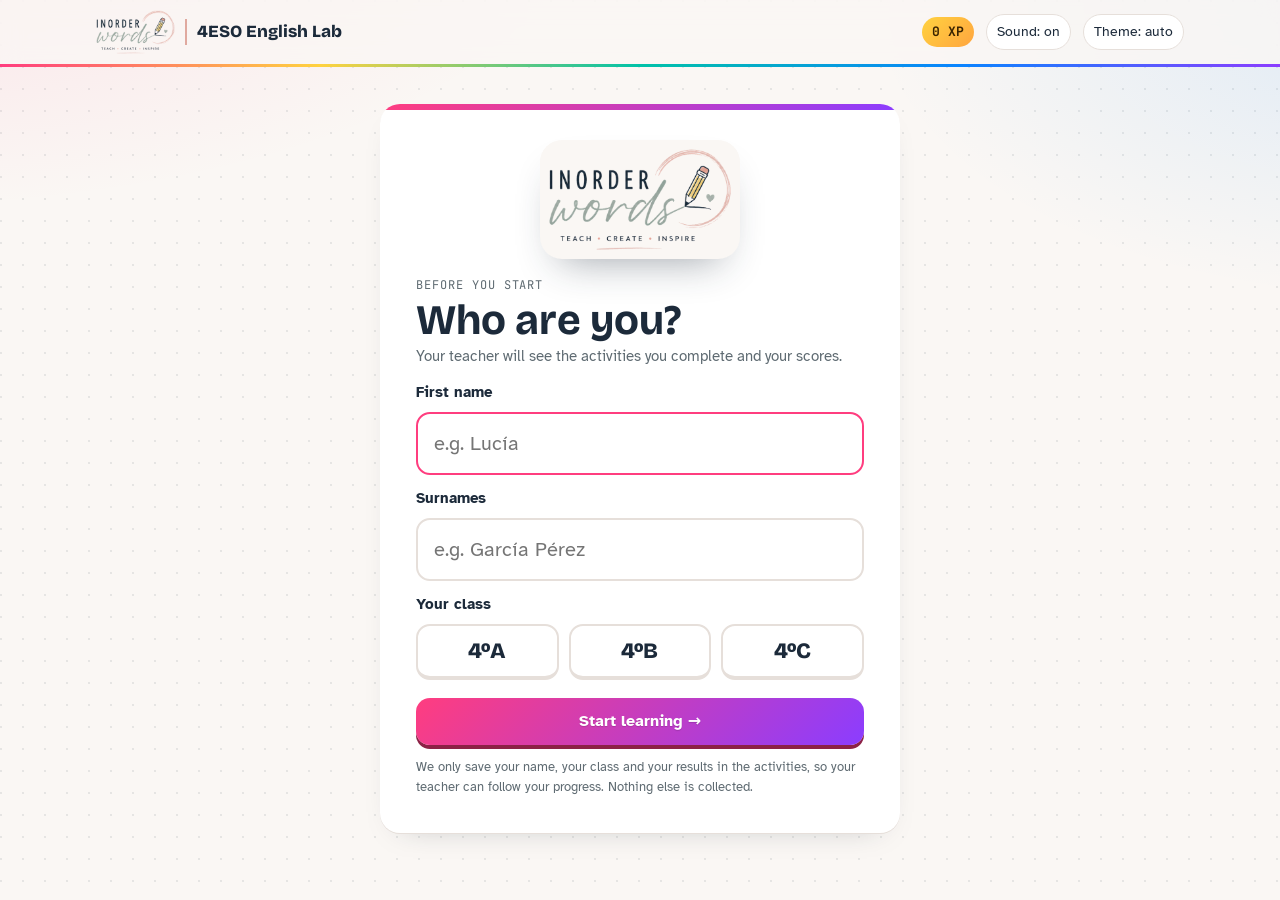
==== commit 3b684dc7: "Pedir nombre y apellidos y elegir clase entre 4ºA, 4ºB y 4ºC Co-Authored-By: Claude Opus 5.5 <norepl" ====
--- a/site/index.html
+++ b/site/index.html
@@ -10,9 +10,9 @@
 <link rel="preconnect" href="https://fonts.gstatic.com" crossorigin>
 <link rel="stylesheet" href="https://fonts.googleapis.com/css2?family=Atkinson+Hyperlegible:ital,wght@0,400;0,700;1,400&family=Bricolage+Grotesque:opsz,wght@12..96,600;12..96,800&family=JetBrains+Mono:wght@400;700&display=swap">
 <link rel="stylesheet" href="https://fonts.googleapis.com/css2?family=Caveat:wght@600;700&family=Fredoka:wght@500;700&family=Bebas+Neue&family=Courier+Prime:wght@400;700&family=Stardos+Stencil:wght@700&family=Playfair+Display:wght@700;900&family=Orbitron:wght@600;800&family=Press+Start+2P&family=Space+Grotesk:wght@500;700&display=swap">
-<link rel="stylesheet" href="css/style.css?v=12">
-<link rel="stylesheet" href="css/vivid.css?v=12">
-<link rel="stylesheet" href="css/themes.css?v=12">
+<link rel="stylesheet" href="css/style.css?v=13">
+<link rel="stylesheet" href="css/vivid.css?v=13">
+<link rel="stylesheet" href="css/themes.css?v=13">
 </head>
 <body>
 <header class="top">
@@ -26,8 +26,8 @@
   </div>
 </header>
 <main id="app"></main>
-<script src="js/config.js?v=12"></script>
-<script src="js/data.js?v=12"></script>
-<script src="js/app.js?v=12"></script>
+<script src="js/config.js?v=13"></script>
+<script src="js/data.js?v=13"></script>
+<script src="js/app.js?v=13"></script>
 </body>
 </html>
--- a/site/css/vivid.css
+++ b/site/css/vivid.css
@@ -158,3 +158,8 @@
 .privacy { font-size: 13px; color: var(--muted); margin: 0; }
 .who { font-weight: 700; max-width: 170px; overflow: hidden; text-overflow: ellipsis; white-space: nowrap; }
 @media (max-width: 520px) { .who { max-width: 96px; } #sound { display: none; } }
+.field-label { font-weight: 700; font-size: 15px; margin-bottom: -4px; }
+.class-pick { display: grid; grid-template-columns: repeat(3, 1fr); gap: 10px; }
+.class-opt { border: 2px solid var(--line); border-bottom-width: 4px; background: var(--card); border-radius: 14px; padding: 14px 8px; font: 800 22px/1 var(--display); cursor: pointer; color: var(--ink); }
+.class-opt:hover { border-color: var(--pop5); }
+.class-opt[aria-checked="true"] { background: linear-gradient(135deg, var(--pop1), var(--pop5)); color: #fff; border-color: transparent; box-shadow: 0 4px 0 #5a2ab0; }
